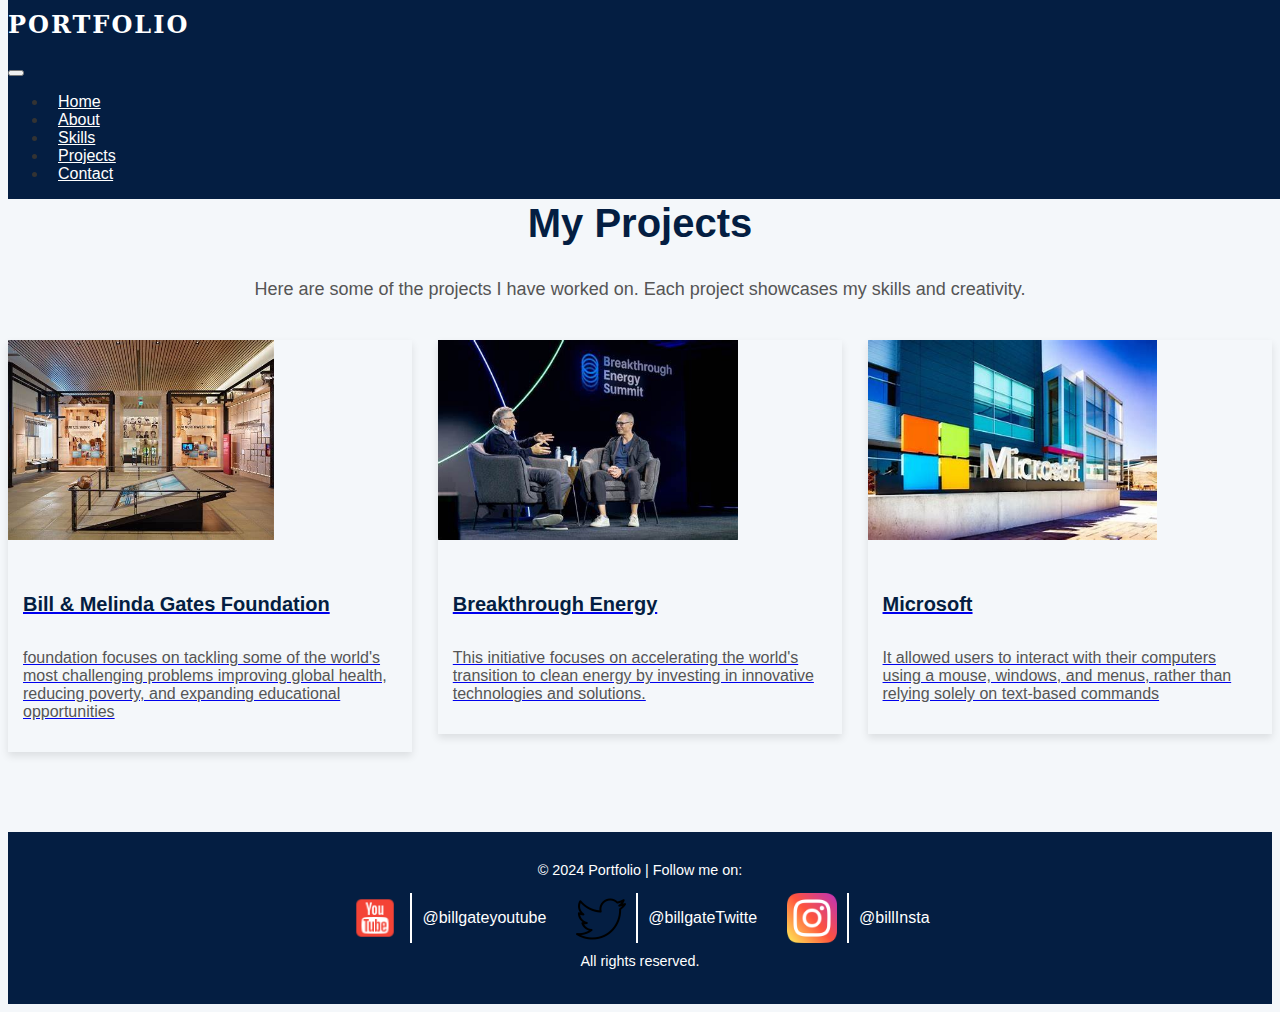
==== project.html @ 31ca35f7 "Add files via upload" ====
<!DOCTYPE html>
<html lang="en">
<head>
    <meta charset="UTF-8">
    <meta name="viewport" content="width=device-width, initial-scale=1.0">
    <title>Projects</title>

    <link rel="stylesheet" href="boot/CSS/bootstrap.css">
    <link rel="stylesheet" href="boot/CSS/mdb.css">
    <link rel="stylesheet" href="boot/CSS/style.css">
    <link rel="stylesheet" href="abc.css">
    
    <style>
        body {
            background-color: #f4f7fa;
            font-family: 'Arial', sans-serif;
            color: #333;
        }
        .projects-section {
            padding: 50px 0;
        }
        .projects-header {
            text-align: center;
            margin-bottom: 40px;
        }
        .projects-header h2 {
            font-size: 2.5rem;
            font-weight: 600;
            color: #007bff;
        }
        .projects-header p {
            font-size: 1.125rem;
            color: #555;
        }
        .project-card {
            border: none;
            box-shadow: 0 4px 8px rgba(0, 0, 0, 0.1);
            margin-bottom: 30px;
            transition: transform 0.3s ease;
        }
        .project-card:hover {
            transform: translateY(-10px);
        }
        .card-img-top {
            height: 200px;
            object-fit: cover;
        }
        .card-body {
            padding: 15px;
        }
        .card-title {
            font-size: 1.25rem;
            font-weight: 600;
        }
        .card-text {
            font-size: 1rem;
            color: #555;
        }
        .card-footer {
            background-color: transparent;
            border-top: none;
            text-align: center;
        }
        
        .row {
            display: flex;
            flex-wrap: wrap;
            justify-content: space-between;
        }
        .col-md-4 {
            width: 32%;
        }
        @media (max-width: 768px) {
            .col-md-4 {
                width: 100%;
            }
        }
    </style>
</head>
<body>

    <!-- Navbar -->
    <nav class="navbar navbar-expand-lg navbar-dark" style="background-color: #041e42;">
        <div class="container">
            <h2 class="abc">Portfolio</h2>
            <button class="navbar-toggler" type="button" data-toggle="collapse" data-target="#navbarNav" aria-controls="navbarNav" aria-expanded="false" aria-label="Toggle navigation">
                <span class="navbar-toggler-icon"></span>
            </button>
            
            <div class="collapse navbar-collapse" id="navbarNav">
                <ul class="navbar-nav ml-auto">
                    <li class="nav-item">
                        <a class="nav-link" href="index.html">Home</a>
                    </li>
                    <li class="nav-item">
                        <a class="nav-link" href="about.html">About</a>
                    </li>
                    <li class="nav-item">
                        <a class="nav-link" href="skill.html">Skills</a>
                    </li>
                    <li class="nav-item">
                        <a class="nav-link active" href="projects.html">Projects</a>
                    </li>
                    <li class="nav-item">
                        <a class="nav-link" href="contact.html">Contact</a>
                    </li>
                </ul>
            </div>
        </div>
    </nav> 

    <!-- Projects Section -->
    <section class="projects-section">
        <div class="container">
            <div class="projects-header">
                <h2 style="color:  #041e42;;">My Projects</h2>
                <p>Here are some of the projects I have worked on. Each project showcases my skills and creativity.</p>
            </div>
            
            <div class="row">
                <!-- Project 1 -->
                <div class="col-md-4">
                    <div class="card project-card">
                        <a href="https://www.gatesfoundation.org/">
                        <img src="pro1.jpg" class="card-img-top" alt="Project 1 Image">
                        <div class="card-body"  style="color: #041e42;">
                            <h5 class="card-title" style="text-size-adjust: 20px;">Bill & Melinda Gates Foundation</h5>
                            <p class="card-text">foundation focuses on tackling some of the world's most challenging problems improving global health, reducing poverty, and expanding educational opportunities</p>
                            </div>
                   
                        </div>
                    </a>
                </div>
                
                <!-- Project 2 -->
                <div class="col-md-4">
                    <a href="https://www.breakthroughenergy.org/">
                    <div class="card project-card">
                        <img src="pro2.jpg" class="card-img-top" alt="Project 2 Image">
                        <div class="card-body" style="color: #041e42;">
                            <h5 class="card-title">Breakthrough Energy</h5>
                            <p class="card-text">This initiative focuses on accelerating the world's transition to clean energy by investing in innovative technologies and solutions.</p>
                        </div>
                    </div>
                    </a>
                </div>
                
                <!-- Project 3 -->
                <div class="col-md-4">
                    <a href="https://www.microsoft.com/">
                    <div class="card project-card" style="color: #041e42;">
                        <img src="pro3.jpg" class="card-img-top" alt="Project 3 Image">
                        <div class="card-body">
                            <h5 class="card-title">Microsoft</h5>
                            <p class="card-text">It allowed users to interact with their computers using a mouse, windows, and menus, rather than relying solely on text-based commands</p>
                        </div>
                    </div>
                </a>
                </div>
                
              
            </div>
        </div>
    </section>
    <div class="footer">
        <p>&copy; 2024 Portfolio | Follow me on:</p>
        <div class="footer-icons">
            <!-- YouTube -->
            <div class="icon-group">
                <img src="icons8-youtube-48.png" alt="YouTube">
                <div class="right-line"></div>
                <a href="https://www.youtube.com" target="_blank">@billgateyoutube</a>
                
            </div>
            <!-- Twitter -->
            <div class="icon-group">
                <img src="icons8-twitter-50.png" alt="Twitter">
                <div class="right-line"></div>
                <a href="https://www.twitter.com/billgates" target="_blank">@billgateTwitte</a>
                
            </div>
            <!-- Instagram -->
            <div class="icon-group">
                <img src="instagram.png" alt="Instagram">
                <div class="right-line"></div>
                <a href="https://www.instagram.com" target="_blank">@billInsta</a>
            </div>
        </div>
        <p>All rights reserved.</p>
    </div>
    
    <!-- Bootstrap JS -->
    <script src="boot/JS/jquery.js"></script>
    <script src="boot/JS/popper.js"></script>
    <script src="boot/JS/bootstrapjs.js"></script>
    <script src="boot/JS/mdbjs.js"></script>
</body>
</html>
---- abc.css ----
.navbar {
    background-color:#041e42; /* Dark blue background */
    position: fixed;
    top: 0;
    width: 100%;
    z-index: 1000;
}
.navbar-brand {
    color: white;
    font-size: 1.5rem;
    font-weight: bold;
    margin-right: 20px;
    text-transform: uppercase;
}
.navbar-nav .nav-link {
    color: white;
    font-size: 1rem;
    margin: 0 10px;
    position: relative;
    transition: color 0.3s ease, transform 0.3s ease;
}
.navbar-nav .nav-link:hover {
   /*  color: #ffcc00; Highlight color */
    text-decoration: underline; /* Removes default underline */
}
.navbar-nav .nav-link:hover::after {
    content: "";
    position: absolute;
    left: 0;
    bottom: -5px;
    width: 100%;
    height: 2px;
    background-color:white; /* Highlight underline */
    transform: scaleX(1);
    transition: transform 0.3s ease;
}
.navbar-nav .nav-link::after {
    content: "";
    position: absolute;
    left: 0;
    bottom: -5px;
    width: 100%;
    height: 2px;
    background-color:white; /* Highlight underline */
    transform: scaleX(0);
    transition: transform 0.3s ease;
}
.abc {
    color:white; /* Use Ulster University's blue */
    font-family: 'Serif', 'Georgia', 'Times New Roman'; /* Choose a serif font */
    font-weight: bold; /* Make it bold */
    text-transform: uppercase; /* Capitalize text */
    letter-spacing: 2px; /* Add letter spacing */
    margin-top: 10px;
}
body {
    padding-top: 110px; /* Adjust this value as per your navbar's height */
}
/* Footer Section Styling */
.footer {
    background-color: #041e42;
    color: white;
    text-align: center;
    padding: 20px 0;
}

.footer p {
    margin-top: 10px;
    font-size: 0.9rem;
}

/* Icons and Links Styling */
.footer-icons {
    display: flex;
    align-items: center;
    justify-content: center;
    gap: 30px;
    margin-top: 15px;
}

.footer-icons .icon-group {
    display: flex;
    align-items: center;
    gap: 10px;
}

.footer-icons img {
    width: 50px;
    height: 50px;
}

.footer-icons a {
    color: white;
    text-decoration: none;
    font-size: 1rem;
}

/* Right Line Styling */
.footer-icons .right-line {
    height: 50px;
    width: 2px;
    background-color: white;
}

/* Responsiveness for Smaller Screens */
@media (max-width: 768px) {
    .footer-icons {
        flex-direction: column;
        gap: 20px;
    }

    .footer-icons img {
        width: 40px;
        height: 40px;
    }

    .footer-icons .right-line {
        display: none; /* Hide the line for better alignment on small screens */
    }
}
/* Welcome Section Styling */
.welcome-section {
    padding: 100px 20px;
    background: white;
    color: #041e42;
}

.welcome-title {
    font-size: 3rem;
    font-weight: bold;
    margin-bottom: 20px;
}

.welcome-description {
    font-size: 1.25rem;
    line-height: 1.8;
    margin-bottom: 30px;
}

/* Responsiveness for Welcome Section */
@media (max-width: 768px) {
    .welcome-title {
        font-size: 2.5rem;
    }

    .welcome-description {
        font-size: 1rem;
    }
}
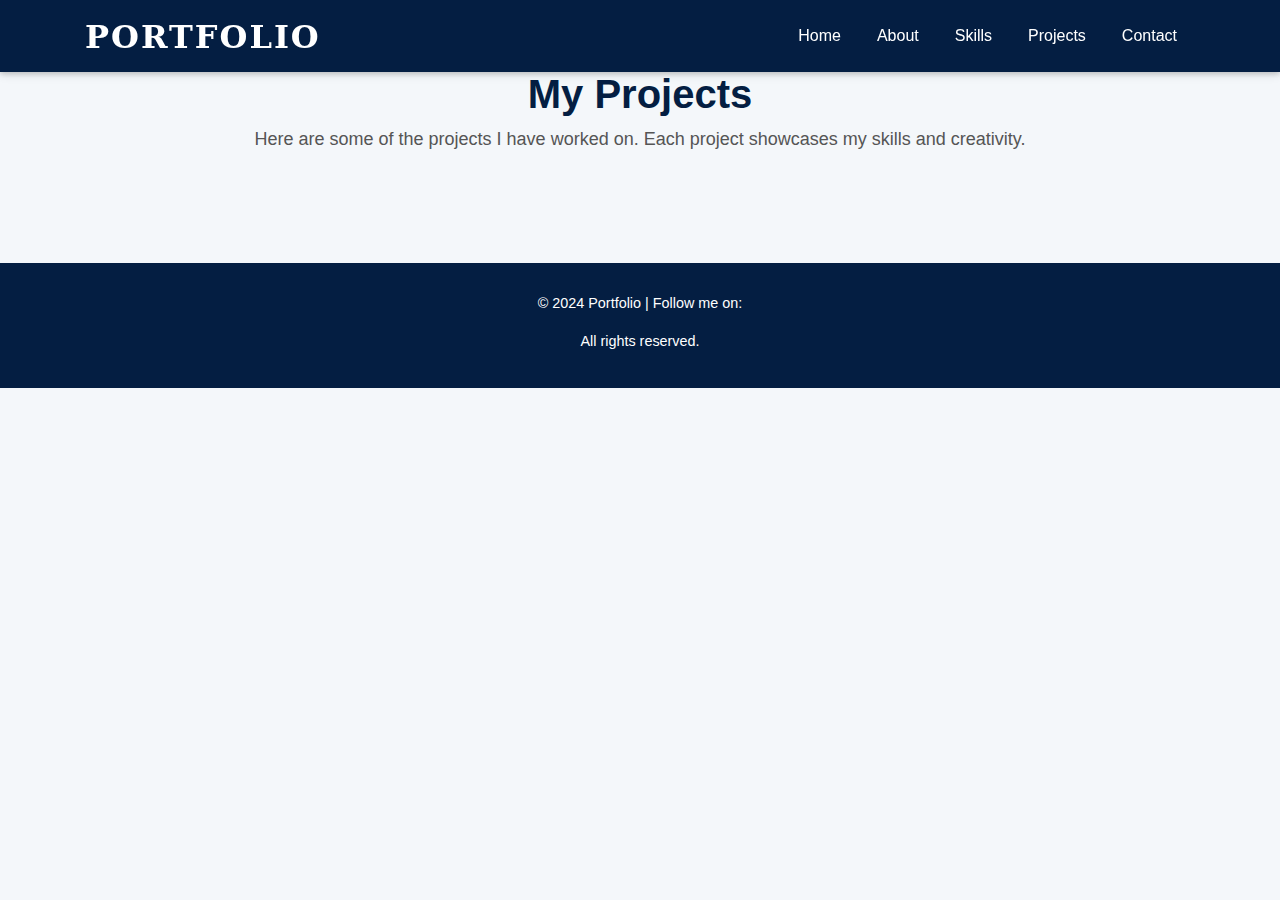
==== commit 637a1750: "Update project.html" ====
--- a/project.html
+++ b/project.html
@@ -11,76 +11,113 @@
     <link rel="stylesheet" href="abc.css">
     
     <style>
+        /* Reset and Global Styles */
+        html, body {
+            margin: 0;
+            padding: 0;
+        }
+
+        * {
+            box-sizing: border-box;
+        }
+
         body {
             background-color: #f4f7fa;
             font-family: 'Arial', sans-serif;
             color: #333;
         }
+
+        /* Navbar */
+        .navbar {
+            width: 100%;
+            position: fixed;
+            top: 0;
+            z-index: 1000;
+            background-color: #041e42; /* Dark blue background */
+        }
+
         .projects-section {
-            padding: 50px 0;
+            padding: 70px 0; /* Account for fixed navbar height */
         }
+
         .projects-header {
             text-align: center;
             margin-bottom: 40px;
         }
+
         .projects-header h2 {
             font-size: 2.5rem;
             font-weight: 600;
             color: #007bff;
         }
+
         .projects-header p {
             font-size: 1.125rem;
             color: #555;
         }
+
         .project-card {
             border: none;
             box-shadow: 0 4px 8px rgba(0, 0, 0, 0.1);
             margin-bottom: 30px;
             transition: transform 0.3s ease;
         }
+
         .project-card:hover {
             transform: translateY(-10px);
         }
+
         .card-img-top {
             height: 200px;
             object-fit: cover;
         }
+
         .card-body {
             padding: 15px;
         }
+
         .card-title {
             font-size: 1.25rem;
             font-weight: 600;
         }
+
         .card-text {
             font-size: 1rem;
             color: #555;
         }
+
         .card-footer {
             background-color: transparent;
             border-top: none;
             text-align: center;
         }
-        
+
         .row {
             display: flex;
             flex-wrap: wrap;
             justify-content: space-between;
         }
+
         .col-md-4 {
             width: 32%;
         }
+
         @media (max-width: 768px) {
             .col-md-4 {
                 width: 100%;
             }
+        }
+
+        /* Hide dynamically injected div */
+        .hiddendiv.common {
+            display: none !important;
         }
     </style>
 </head>
 <body>
 
     <!-- Navbar -->
-    <nav class="navbar navbar-expand-lg navbar-dark" style="background-color: #041e42;">
+    <nav class="navbar navbar-expand-lg navbar-dark">
         <div class="container">
             <h2 class="abc">Portfolio</h2>
             <button class="navbar-toggler" type="button" data-toggle="collapse" data-target="#navbarNav" aria-controls="navbarNav" aria-expanded="false" aria-label="Toggle navigation">
@@ -113,82 +150,22 @@
     <section class="projects-section">
         <div class="container">
             <div class="projects-header">
-                <h2 style="color:  #041e42;;">My Projects</h2>
+                <h2 style="color:  #041e42;">My Projects</h2>
                 <p>Here are some of the projects I have worked on. Each project showcases my skills and creativity.</p>
             </div>
             
             <div class="row">
-                <!-- Project 1 -->
-                <div class="col-md-4">
-                    <div class="card project-card">
-                        <a href="https://www.gatesfoundation.org/">
-                        <img src="pro1.jpg" class="card-img-top" alt="Project 1 Image">
-                        <div class="card-body"  style="color: #041e42;">
-                            <h5 class="card-title" style="text-size-adjust: 20px;">Bill & Melinda Gates Foundation</h5>
-                            <p class="card-text">foundation focuses on tackling some of the world's most challenging problems improving global health, reducing poverty, and expanding educational opportunities</p>
-                            </div>
-                   
-                        </div>
-                    </a>
-                </div>
-                
-                <!-- Project 2 -->
-                <div class="col-md-4">
-                    <a href="https://www.breakthroughenergy.org/">
-                    <div class="card project-card">
-                        <img src="pro2.jpg" class="card-img-top" alt="Project 2 Image">
-                        <div class="card-body" style="color: #041e42;">
-                            <h5 class="card-title">Breakthrough Energy</h5>
-                            <p class="card-text">This initiative focuses on accelerating the world's transition to clean energy by investing in innovative technologies and solutions.</p>
-                        </div>
-                    </div>
-                    </a>
-                </div>
-                
-                <!-- Project 3 -->
-                <div class="col-md-4">
-                    <a href="https://www.microsoft.com/">
-                    <div class="card project-card" style="color: #041e42;">
-                        <img src="pro3.jpg" class="card-img-top" alt="Project 3 Image">
-                        <div class="card-body">
-                            <h5 class="card-title">Microsoft</h5>
-                            <p class="card-text">It allowed users to interact with their computers using a mouse, windows, and menus, rather than relying solely on text-based commands</p>
-                        </div>
-                    </div>
-                </a>
-                </div>
-                
-              
+                <!-- Project Cards -->
+                <!-- Add your project cards here -->
             </div>
         </div>
     </section>
+
     <div class="footer">
         <p>&copy; 2024 Portfolio | Follow me on:</p>
-        <div class="footer-icons">
-            <!-- YouTube -->
-            <div class="icon-group">
-                <img src="icons8-youtube-48.png" alt="YouTube">
-                <div class="right-line"></div>
-                <a href="https://www.youtube.com" target="_blank">@billgateyoutube</a>
-                
-            </div>
-            <!-- Twitter -->
-            <div class="icon-group">
-                <img src="icons8-twitter-50.png" alt="Twitter">
-                <div class="right-line"></div>
-                <a href="https://www.twitter.com/billgates" target="_blank">@billgateTwitte</a>
-                
-            </div>
-            <!-- Instagram -->
-            <div class="icon-group">
-                <img src="instagram.png" alt="Instagram">
-                <div class="right-line"></div>
-                <a href="https://www.instagram.com" target="_blank">@billInsta</a>
-            </div>
-        </div>
         <p>All rights reserved.</p>
     </div>
-    
+
     <!-- Bootstrap JS -->
     <script src="boot/JS/jquery.js"></script>
     <script src="boot/JS/popper.js"></script>
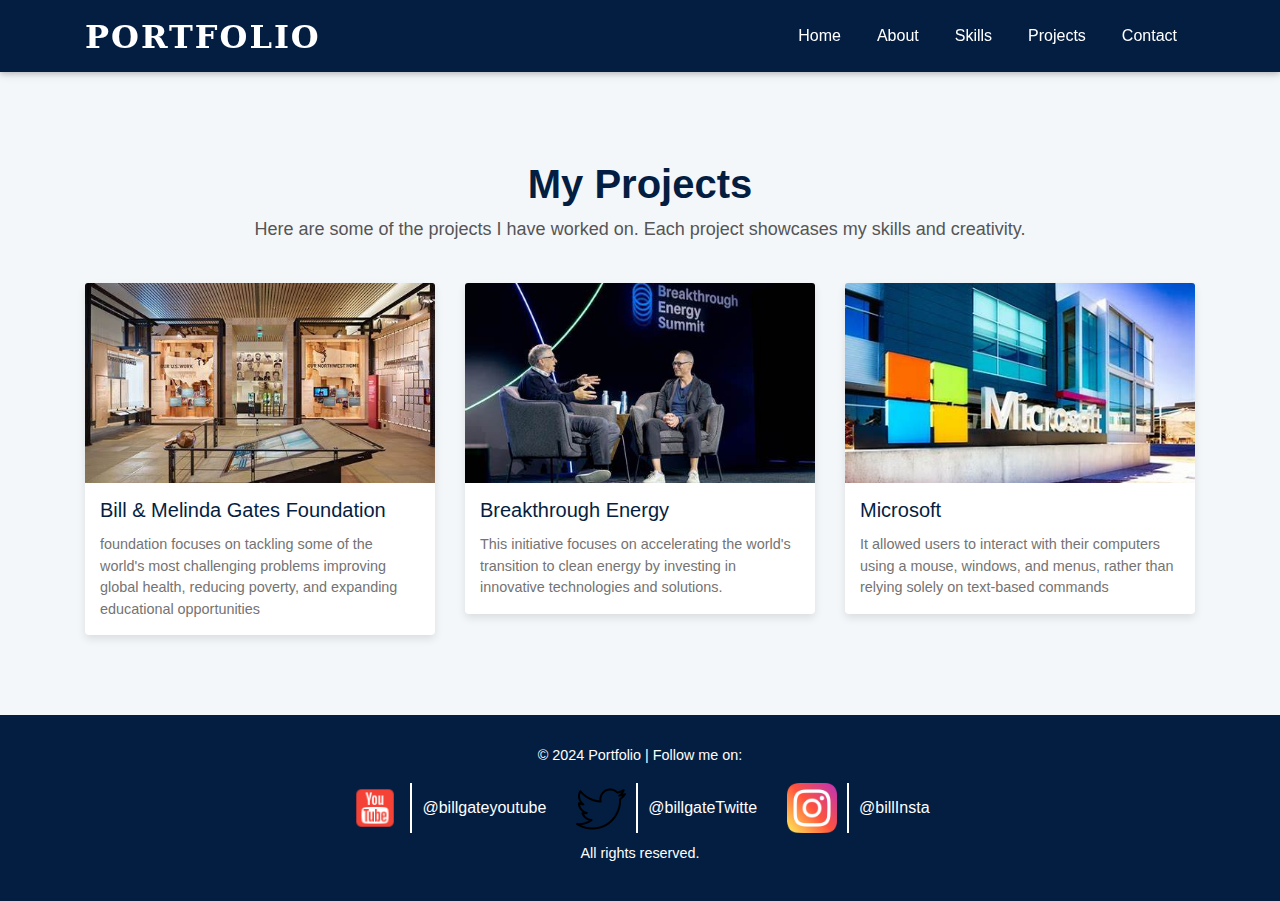
==== commit 18f8f151: "Update project.html" ====
--- a/project.html
+++ b/project.html
@@ -1,4 +1,3 @@
-<!DOCTYPE html>
 <html lang="en">
 <head>
     <meta charset="UTF-8">
@@ -11,113 +10,76 @@
     <link rel="stylesheet" href="abc.css">
     
     <style>
-        /* Reset and Global Styles */
-        html, body {
-            margin: 0;
-            padding: 0;
-        }
-
-        * {
-            box-sizing: border-box;
-        }
-
         body {
             background-color: #f4f7fa;
             font-family: 'Arial', sans-serif;
             color: #333;
         }
-
-        /* Navbar */
-        .navbar {
-            width: 100%;
-            position: fixed;
-            top: 0;
-            z-index: 1000;
-            background-color: #041e42; /* Dark blue background */
+        .projects-section {
+            padding: 50px 0;
         }
-
-        .projects-section {
-            padding: 70px 0; /* Account for fixed navbar height */
-        }
-
         .projects-header {
             text-align: center;
             margin-bottom: 40px;
         }
-
         .projects-header h2 {
             font-size: 2.5rem;
             font-weight: 600;
             color: #007bff;
         }
-
         .projects-header p {
             font-size: 1.125rem;
             color: #555;
         }
-
         .project-card {
             border: none;
             box-shadow: 0 4px 8px rgba(0, 0, 0, 0.1);
             margin-bottom: 30px;
             transition: transform 0.3s ease;
         }
-
         .project-card:hover {
             transform: translateY(-10px);
         }
-
         .card-img-top {
             height: 200px;
             object-fit: cover;
         }
-
         .card-body {
             padding: 15px;
         }
-
         .card-title {
             font-size: 1.25rem;
             font-weight: 600;
         }
-
         .card-text {
             font-size: 1rem;
             color: #555;
         }
-
         .card-footer {
             background-color: transparent;
             border-top: none;
             text-align: center;
         }
-
+        
         .row {
             display: flex;
             flex-wrap: wrap;
             justify-content: space-between;
         }
-
         .col-md-4 {
             width: 32%;
         }
-
         @media (max-width: 768px) {
             .col-md-4 {
                 width: 100%;
             }
-        }
-
-        /* Hide dynamically injected div */
-        .hiddendiv.common {
-            display: none !important;
         }
     </style>
 </head>
 <body>
 
     <!-- Navbar -->
-    <nav class="navbar navbar-expand-lg navbar-dark">
+    <nav class="navbar navbar-expand-lg navbar-dark" style="background-color: #041e42;">
         <div class="container">
             <h2 class="abc">Portfolio</h2>
             <button class="navbar-toggler" type="button" data-toggle="collapse" data-target="#navbarNav" aria-controls="navbarNav" aria-expanded="false" aria-label="Toggle navigation">
@@ -150,22 +112,82 @@
     <section class="projects-section">
         <div class="container">
             <div class="projects-header">
-                <h2 style="color:  #041e42;">My Projects</h2>
+                <h2 style="color:  #041e42;;">My Projects</h2>
                 <p>Here are some of the projects I have worked on. Each project showcases my skills and creativity.</p>
             </div>
             
             <div class="row">
-                <!-- Project Cards -->
-                <!-- Add your project cards here -->
+                <!-- Project 1 -->
+                <div class="col-md-4">
+                    <div class="card project-card">
+                        <a href="https://www.gatesfoundation.org/">
+                        <img src="pro1.jpg" class="card-img-top" alt="Project 1 Image">
+                        <div class="card-body"  style="color: #041e42;">
+                            <h5 class="card-title" style="text-size-adjust: 20px;">Bill & Melinda Gates Foundation</h5>
+                            <p class="card-text">foundation focuses on tackling some of the world's most challenging problems improving global health, reducing poverty, and expanding educational opportunities</p>
+                            </div>
+                   
+                        </div>
+                    </a>
+                </div>
+                
+                <!-- Project 2 -->
+                <div class="col-md-4">
+                    <a href="https://www.breakthroughenergy.org/">
+                    <div class="card project-card">
+                        <img src="pro2.jpg" class="card-img-top" alt="Project 2 Image">
+                        <div class="card-body" style="color: #041e42;">
+                            <h5 class="card-title">Breakthrough Energy</h5>
+                            <p class="card-text">This initiative focuses on accelerating the world's transition to clean energy by investing in innovative technologies and solutions.</p>
+                        </div>
+                    </div>
+                    </a>
+                </div>
+                
+                <!-- Project 3 -->
+                <div class="col-md-4">
+                    <a href="https://www.microsoft.com/">
+                    <div class="card project-card" style="color: #041e42;">
+                        <img src="pro3.jpg" class="card-img-top" alt="Project 3 Image">
+                        <div class="card-body">
+                            <h5 class="card-title">Microsoft</h5>
+                            <p class="card-text">It allowed users to interact with their computers using a mouse, windows, and menus, rather than relying solely on text-based commands</p>
+                        </div>
+                    </div>
+                </a>
+                </div>
+                
+              
             </div>
         </div>
     </section>
-
     <div class="footer">
         <p>&copy; 2024 Portfolio | Follow me on:</p>
+        <div class="footer-icons">
+            <!-- YouTube -->
+            <div class="icon-group">
+                <img src="icons8-youtube-48.png" alt="YouTube">
+                <div class="right-line"></div>
+                <a href="https://www.youtube.com" target="_blank">@billgateyoutube</a>
+                
+            </div>
+            <!-- Twitter -->
+            <div class="icon-group">
+                <img src="icons8-twitter-50.png" alt="Twitter">
+                <div class="right-line"></div>
+                <a href="https://www.twitter.com/billgates" target="_blank">@billgateTwitte</a>
+                
+            </div>
+            <!-- Instagram -->
+            <div class="icon-group">
+                <img src="instagram.png" alt="Instagram">
+                <div class="right-line"></div>
+                <a href="https://www.instagram.com" target="_blank">@billInsta</a>
+            </div>
+        </div>
         <p>All rights reserved.</p>
     </div>
-
+    
     <!-- Bootstrap JS -->
     <script src="boot/JS/jquery.js"></script>
     <script src="boot/JS/popper.js"></script>
